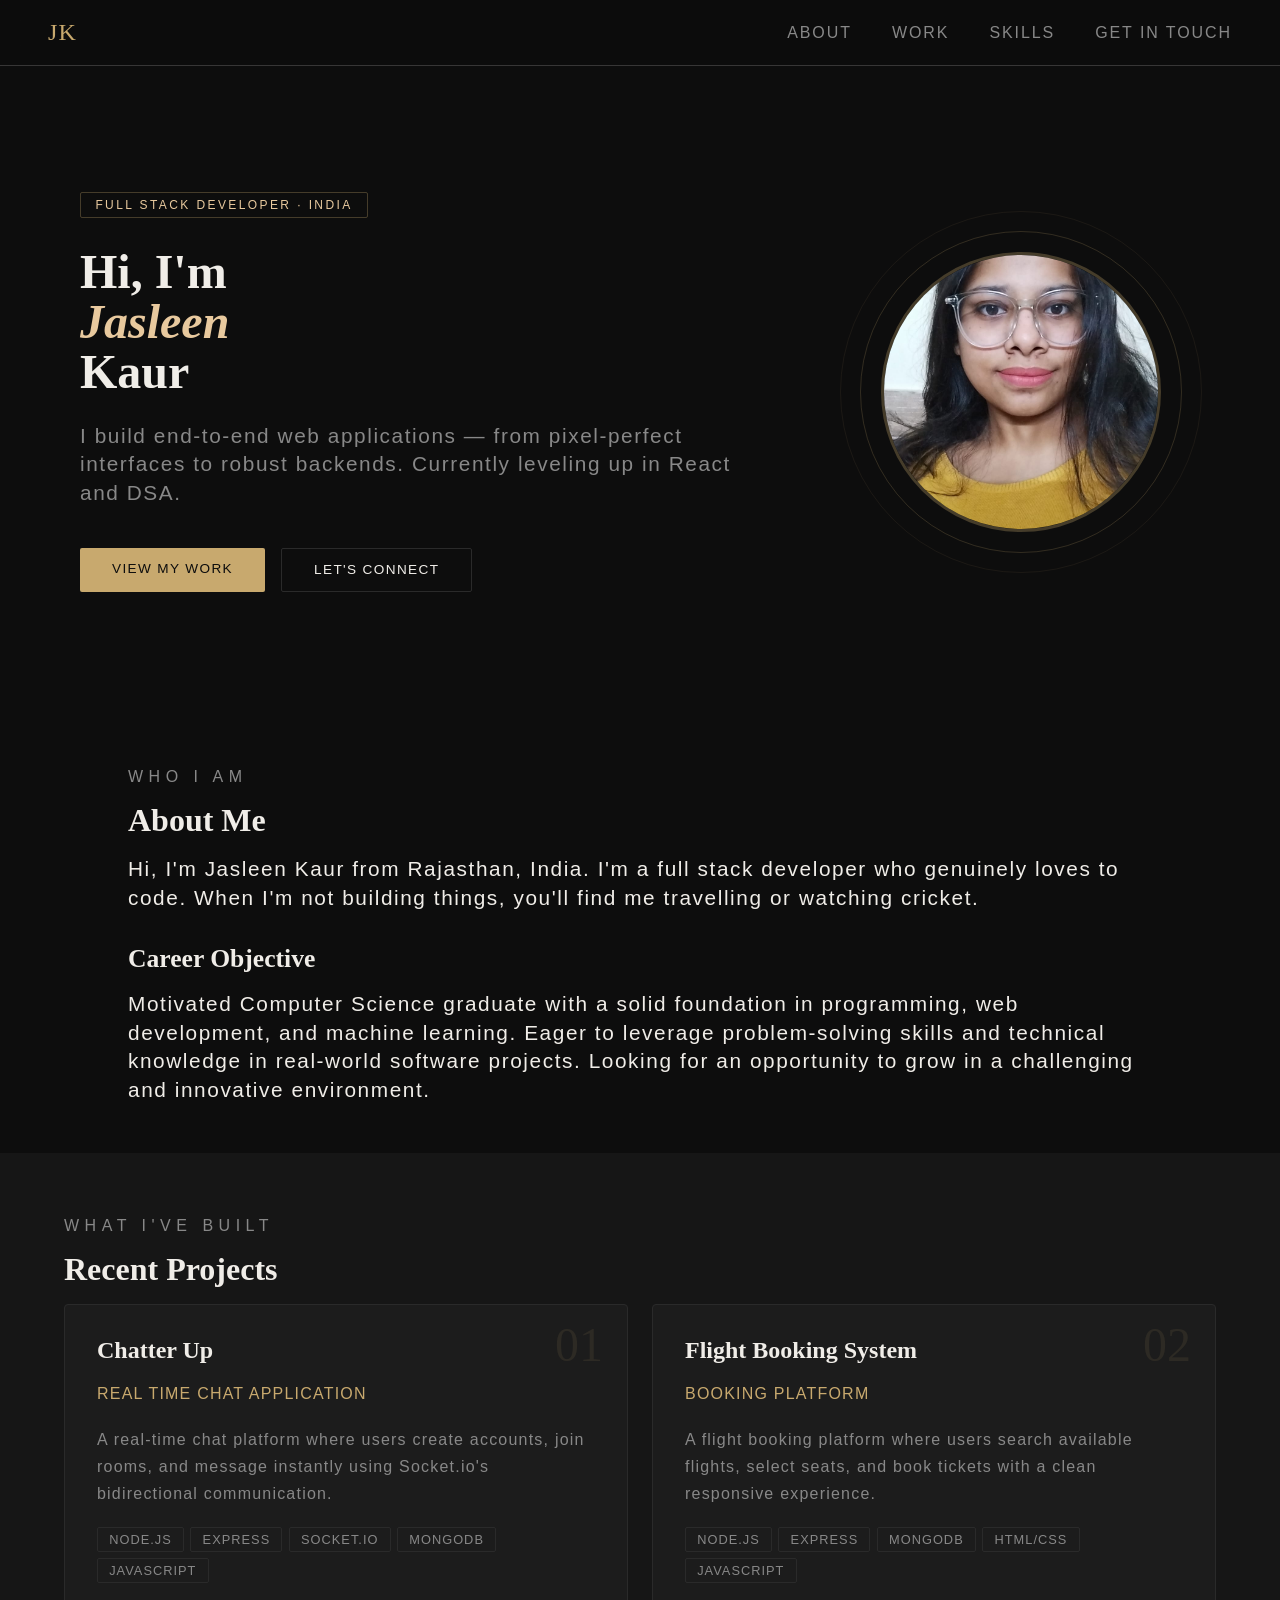
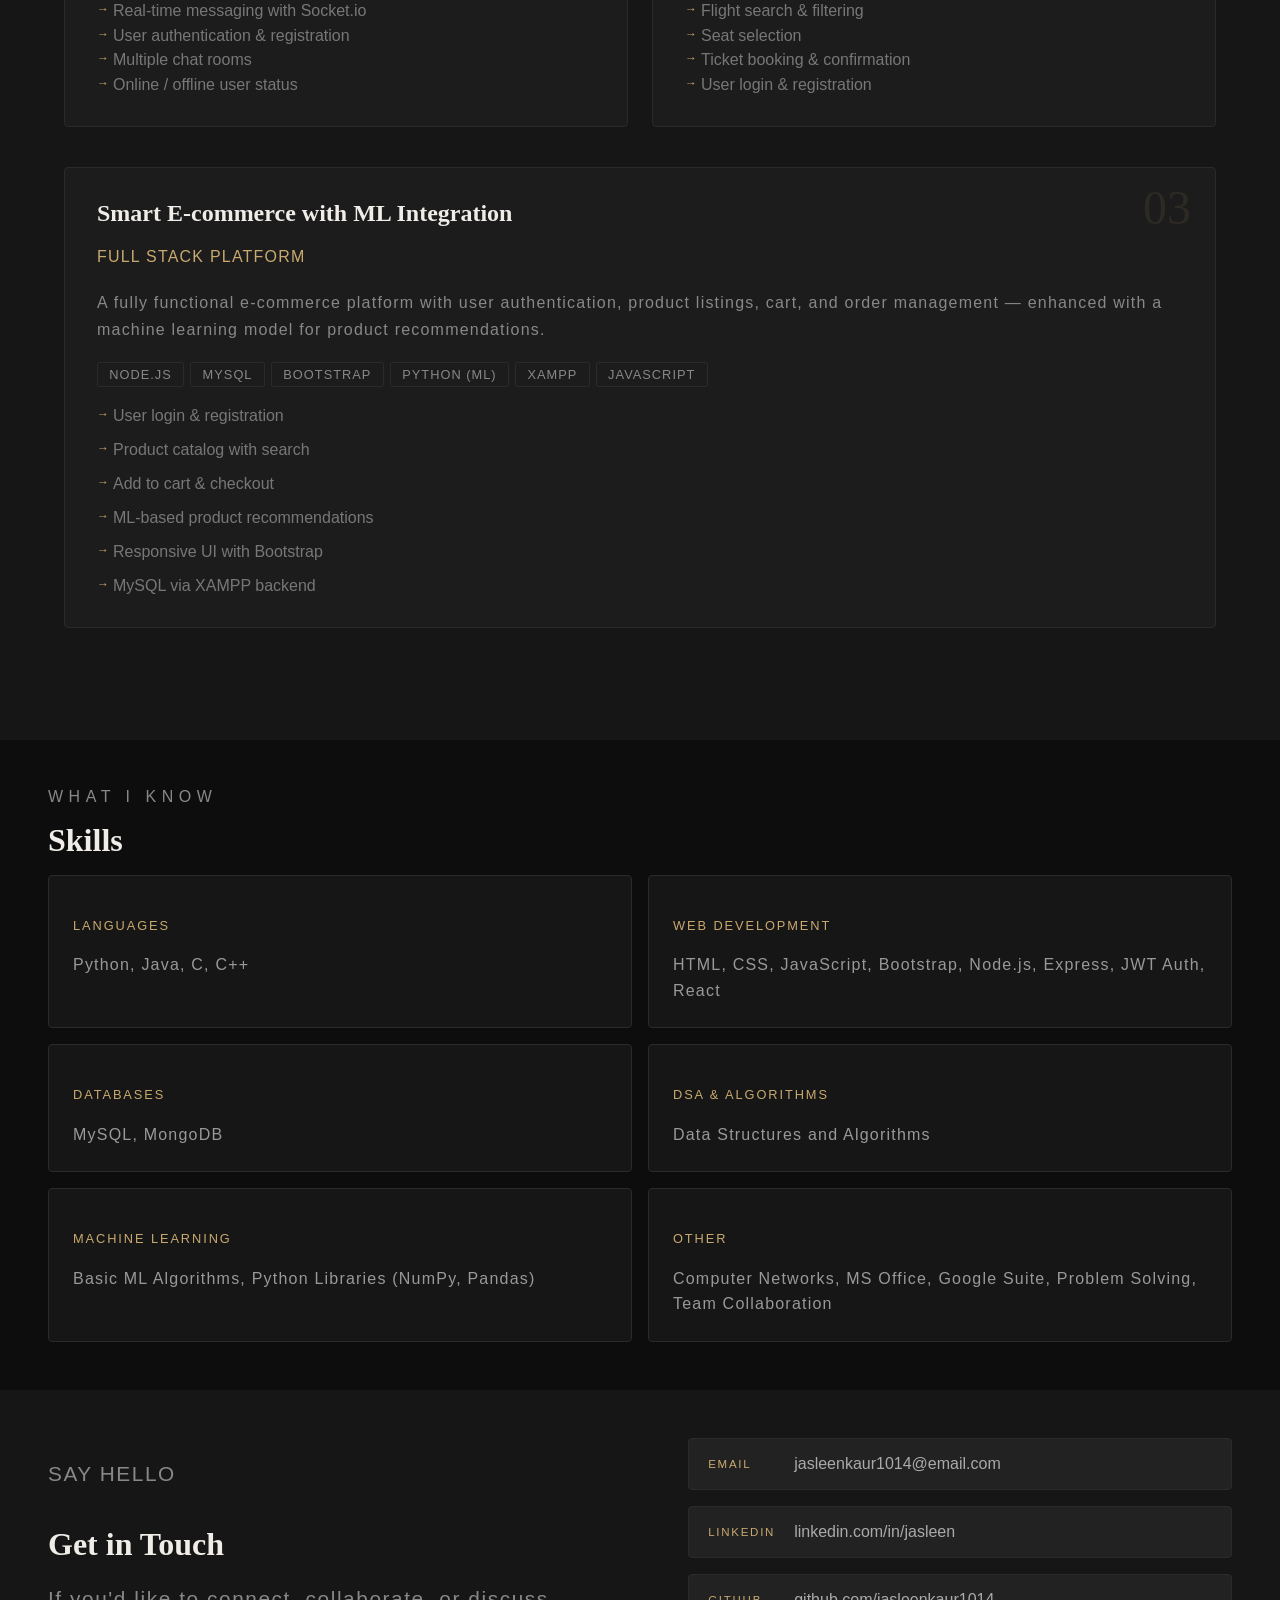
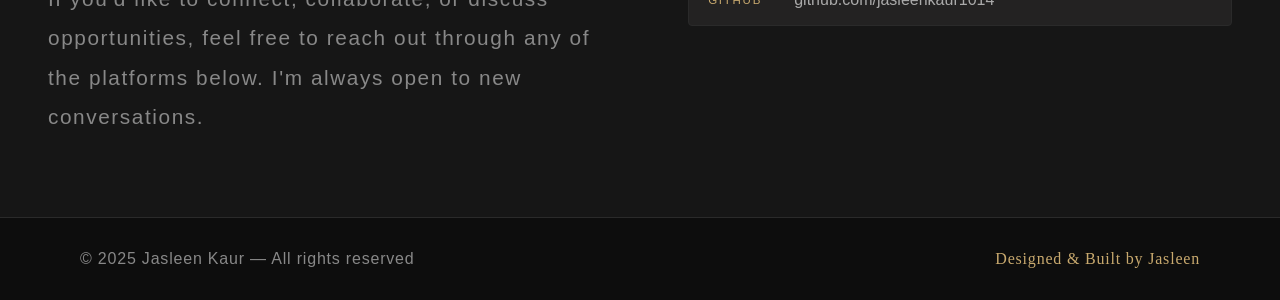
==== HtmlCss1.html @ ffd381ed "Add files via upload" ====
<!doctype html>
<html lang="en">
  <head>
    <meta charset="UTF-8" />
    <meta name="viewport" content="width=device-width, initial-scale=1.0" />
    <title>Personal Portfolio</title>
    <link rel="stylesheet" href="styles.css" />
  </head>
  <body>
    <nav>
      <div class="nav-logo">JK</div>
      <ul class="nav-links">
        <li><a href="#sec-2">About</a></li>
        <li><a href="#work">Work</a></li>
        <li><a href="#skills">Skills</a></li>
        <li><a href="#getInTouch" class="nav-cta">Get in Touch</a></li>
      </ul>
    </nav>

    <!-- HERO -->
    <section id="head">
      <div class="hero-text fade-in">
        <span class="hero-tag">Full Stack Developer · India</span>
        <h1>Hi, I'm<br /><em>Jasleen</em><br />Kaur</h1>
        <p>
          I build end-to-end web applications — from pixel-perfect interfaces to
          robust backends. Currently leveling up in React and DSA.
        </p>
        <div class="hero-btns">
          <a href="#work" class="btn-primary">View My Work</a>
          <a href="#getInTouch" class="btn-secondary">Let's Connect</a>
        </div>
      </div>
      <div class="hero-image fade-in">
        <img src="profile2.jpeg" alt="Jasleen Kaur" />
      </div>
    </section>

    <div class="divider"></div>

    <!-- ABOUT -->
    <section id="sec-2">
      <div class="fade-in">
        <small class="section-label">Who I Am</small>
        <h2 class="section-title" id="about">About Me</h2>
        <p>
          Hi, I'm Jasleen Kaur from Rajasthan, India. I'm a full stack developer
          who genuinely loves to code. When I'm not building things, you'll find
          me travelling or watching cricket.
        </p>

        <h2
          class="section-title"
          id="obj"
          style="font-size: 1.6rem; margin-top: 2rem"
        >
          Career Objective
        </h2>
        <p>
          Motivated Computer Science graduate with a solid foundation in
          programming, web development, and machine learning. Eager to leverage
          problem-solving skills and technical knowledge in real-world software
          projects. Looking for an opportunity to grow in a challenging and
          innovative environment.
        </p>
      </div>
    </section>

    <div class="divider"></div>

    <!-- WORK -->
    <section id="work">
      <small class="section-label">What I've Built</small>
      <h2 class="section-title">Recent Projects</h2>

      <div class="projects-grid">
        <div class="project-card fade-in">
          <div class="project-number">01</div>
          <h3>Chatter Up</h3>
          <p class="project-duration">Real Time Chat Application</p>
          <p>
            A real-time chat platform where users create accounts, join rooms,
            and message instantly using Socket.io's bidirectional communication.
          </p>
          <div class="tech-tags">
            <span class="tag">Node.js</span>
            <span class="tag">Express</span>
            <span class="tag">Socket.io</span>
            <span class="tag">MongoDB</span>
            <span class="tag">JavaScript</span>
          </div>
          <ul class="project-features">
            <li>Real-time messaging with Socket.io</li>
            <li>User authentication & registration</li>
            <li>Multiple chat rooms</li>
            <li>Online / offline user status</li>
          </ul>
        </div>

        <div class="project-card fade-in">
          <div class="project-number">02</div>
          <h3>Flight Booking System</h3>
          <p class="project-duration">Booking Platform</p>
          <p>
            A flight booking platform where users search available flights,
            select seats, and book tickets with a clean responsive experience.
          </p>
          <div class="tech-tags">
            <span class="tag">Node.js</span>
            <span class="tag">Express</span>
            <span class="tag">MongoDB</span>
            <span class="tag">HTML/CSS</span>
            <span class="tag">JavaScript</span>
          </div>
          <ul class="project-features">
            <li>Flight search & filtering</li>
            <li>Seat selection</li>
            <li>Ticket booking & confirmation</li>
            <li>User login & registration</li>
          </ul>
        </div>

        <div class="project-card fade-in" style="grid-column: 1 / -1">
          <div class="project-number">03</div>
          <h3>Smart E-commerce with ML Integration</h3>
          <p class="project-duration">Full Stack Platform</p>
          <p>
            A fully functional e-commerce platform with user authentication,
            product listings, cart, and order management — enhanced with a
            machine learning model for product recommendations.
          </p>
          <div class="tech-tags">
            <span class="tag">Node.js</span>
            <span class="tag">MySQL</span>
            <span class="tag">Bootstrap</span>
            <span class="tag">Python (ML)</span>
            <span class="tag">XAMPP</span>
            <span class="tag">JavaScript</span>
          </div>
          <ul class="project-features" style="columns: 2; gap: 1rem">
            <li>User login & registration</li>
            <li>Product catalog with search</li>
            <li>Add to cart & checkout</li>
            <li>ML-based product recommendations</li>
            <li>Responsive UI with Bootstrap</li>
            <li>MySQL via XAMPP backend</li>
          </ul>
        </div>
      </div>
    </section>

    <div class="divider"></div>

    <!-- SKILLS -->
    <section id="skills">
      <p class="section-label">What I Know</p>
      <h2 class="section-title">Skills</h2>

      <div class="skills-grid">
        <div class="skill-item fade-in">
          <p class="skill-cat">Languages</p>
          <p>Python, Java, C, C++</p>
        </div>
        <div class="skill-item fade-in">
          <p class="skill-cat">Web Development</p>
          <p>
            HTML, CSS, JavaScript, Bootstrap, Node.js, Express, JWT Auth, React
          </p>
        </div>
        <div class="skill-item fade-in">
          <p class="skill-cat">Databases</p>
          <p>MySQL, MongoDB</p>
        </div>
        <div class="skill-item fade-in">
          <p class="skill-cat">DSA & Algorithms</p>
          <p>Data Structures and Algorithms</p>
        </div>
        <div class="skill-item fade-in">
          <p class="skill-cat">Machine Learning</p>
          <p>Basic ML Algorithms, Python Libraries (NumPy, Pandas)</p>
        </div>
        <div class="skill-item fade-in">
          <p class="skill-cat">Other</p>
          <p>
            Computer Networks, MS Office, Google Suite, Problem Solving, Team
            Collaboration
          </p>
        </div>
      </div>
    </section>

    <div class="divider"></div>

    <!-- CONTACT -->
    <section id="getInTouch">
      <div class="contact-inner">
        <div class="contact-info fade-in">
          <p class="section-label">Say Hello</p>
          <h2 class="section-title">Get in Touch</h2>
          <p>
            If you'd like to connect, collaborate, or discuss opportunities,
            feel free to reach out through any of the platforms below. I'm
            always open to new conversations.
          </p>
        </div>
        <div class="fade-in">
          <ul class="contact-links">
            <li>
              <span>Email</span>
              <a href="mailto: jasleenkaur1014@gmail.com"
                >jasleenkaur1014@email.com</a
              >
            </li>
            <li>
              <span>LinkedIn</span>
              <a href="">linkedin.com/in/jasleen</a>
            </li>
            <li>
              <span>GitHub</span>
              <a href="https://github.com/jasleenkaur1014" target="_blank"
                >github.com/jasleenkaur1014</a
              >
            </li>
          </ul>
        </div>
      </div>
    </section>

    <!-- FOOTER -->
    <footer>
      <p>&copy; 2025 Jasleen Kaur — All rights reserved</p>
      <p class="footer-accent">Designed & Built by Jasleen</p>
    </footer>
  </body>
</html>
---- styles.css ----
* {
  margin: 0;
  padding: 0;
  box-sizing: border-box;
}
html {
  scroll-behavior: smooth;
}
body {
  background: #0d0d0d;
  color: #f0ede8;
  font-family: "Segoe UI", Tahoma, Geneva, Verdana, sans-serif;
  font-weight: 300;
  overflow-x: hidden;
}

/* nav */
nav {
  position: fixed;
  top: 0;
  left: 0;
  right: 0;
  z-index: 100;
  display: flex;
  justify-content: space-between;
  align-items: center;
  padding: 1.2rem 3rem;
  background: rgba(13, 13, 13, 0.85);
  backdrop-filter: blur(12px);
  border-bottom: 1px solid #373636;
}
.nav-logo {
  font-family: "Playfair Display", serif;
  font-size: 1.5rem;
  color: #c8a96e;
  letter-spacing: 0.05em;
}
.nav-links {
  display: flex;
  gap: 2.5rem;
  list-style: none;
}

.nav-links a {
  color: #888;
  text-decoration: none;
  font-size: 1rem;
  letter-spacing: 0.12em;
  text-transform: uppercase;
  transition: color 0.3s;
  font-weight: 400;
}

.nav-links a:hover {
  color: #c8a96e;
}

/* hero */
#head {
  min-height: 80vh;
  display: grid;
  grid-template-columns: 2fr 1fr;
  align-items: center;
  padding: 8rem 5rem 4rem;
  position: relative;
  gap: 3rem;
}

.hero-image {
  display: flex;
  justify-content: center;
  align-items: center;
  position: relative;
}
.hero-image::before {
  content: "";
  position: absolute;
  width: 320px;
  height: 320px;
  border: 1px solid rgba(200, 169, 110, 0.2);
  border-radius: 50%;
  animation: pulse 4s ease-in-out infinite;
}

.hero-image::after {
  content: "";
  position: absolute;
  width: 360px;
  height: 360px;
  border: 1px solid rgba(200, 169, 110, 0.08);
  border-radius: 50%;
  animation: pulse 4s ease-in-out infinite 0.5s;
}

@keyframes pulse {
  0%,
  100% {
    transform: scale(1);
    opacity: 1;
  }
  50% {
    transform: scale(1.05);
    opacity: 0.5;
  }
}

.hero-image img {
  width: 280px;
  height: 280px;
  border-radius: 50%;
  object-fit: cover;
  border: 3px solid rgba(200, 169, 110, 0.3);
  position: relative;
  z-index: 1;
}

.hero-text {
  width: 100%;
  position: relative;
  z-index: 1;
}

.hero-tag {
  display: inline-block;
  font-size: 0.75rem;
  letter-spacing: 0.2em;
  text-transform: uppercase;
  color: #e8c99e;
  border: 1px solid rgba(200, 169, 110, 0.3);
  padding: 0.3rem 0.9rem;
  border-radius: 2px;
  margin-bottom: 1.8rem;
}

.hero-text h1 {
  font-family: "Playfair Display", serif;
  font-size: 3rem;
  line-height: 1.05;
  font-weight: 700;
  margin-bottom: 1.5rem;
}

.hero-text h1 em {
  font-style: italic;
  color: #e8c99e;
}

.hero-text p {
  font-size: 1.3rem;
  color: #888;
  line-height: 1.8;
  max-width: 680px;
  margin-bottom: 2.5rem;
}

.hero-btns {
  display: flex;
  gap: 1rem;
}

.btn-primary {
  background: #c8a96e;
  color: #0d0d0d;
  padding: 0.85rem 2rem;
  border-radius: 2px;
  text-decoration: none;
  font-size: 0.85rem;
  letter-spacing: 0.1em;
  text-transform: uppercase;
  font-weight: 500;
  transition:
    background 0.3s,
    transform 0.2s;
}

.btn-primary:hover {
  background: #e8c99e;
  transform: translateY(-2px);
}

.btn-secondary {
  border: 1px solid #2a2a2a;
  color: #f0ede8;
  padding: 0.85rem 2rem;
  border-radius: 2px;
  text-decoration: none;
  font-size: 0.85rem;
  letter-spacing: 0.1em;
  text-transform: uppercase;
  transition:
    border-color 0.3s,
    transform 0.2s;
}

.btn-secondary:hover {
  border-color: #c8a96e;
  transform: translateY(-2px);
}

#sec-2 {
  max-width: 80%;
  margin: 0 auto;
  margin-top: 3rem;
}

.section-title {
  margin-top: 1rem;
  font-family: "Times New Roman", Times, serif;
  font-size: 2rem;
}
.fade-in p {
  margin-top: 1rem;
  font-size: 1.3rem;
  line-height: 2cap;
  letter-spacing: 0.11cap;
}
.section-label {
  color: #888;
  font-size: 1rem;
  font-weight: 400;
  letter-spacing: 0.5cap;
  text-transform: uppercase;
}

#work {
  margin-top: 3rem;
  background: #161616;
  padding: 4rem;
}

.projects-grid {
  display: grid;
  grid-template-columns: 1fr 1fr;
  gap: 1.5rem;
  margin-bottom: 3rem;
}

.project-card {
  background: #1c1c1c;
  border: 1px solid #2a2a2a;
  border-radius: 4px;
  padding: 2rem;
  transition:
    border-color 0.3s,
    transform 0.3s;
  position: relative;
  margin-top: 1rem;
  overflow: hidden;
}

.project-card::before {
  content: "";
  position: absolute;
  top: 0;
  left: 0;
  right: 0;
  height: 2px;
  background: linear-gradient(to right, #c8a96e, transparent);
  opacity: 0;
  transition: opacity 0.3s;
}

.project-card:hover {
  border-color: rgba(200, 169, 110, 0.3);
  transform: translateY(-4px);
}

.project-card:hover::before {
  opacity: 1;
}

.project-number {
  font-family: "Playfair Display", serif;
  font-size: 3rem;
  color: rgba(200, 169, 110, 0.1);
  position: absolute;
  top: 1rem;
  right: 1.5rem;
  line-height: 1;
}

.project-card h3 {
  font-family: "Playfair Display", serif;
  font-size: 1.5rem;
  margin-bottom: 0.5rem;
  color: #f0ede8;
}

.project-card p {
  color: #888;
  font-size: 1rem;
  line-height: 1.7;
  margin-bottom: 1.2rem;
}

.project-duration {
  font-size: 0.8rem;
  color: #c8a96e !important;
  letter-spacing: 0.1em;
  text-transform: uppercase;
  margin-bottom: 1rem;
}

.tech-tags {
  display: flex;
  flex-wrap: wrap;
  gap: 0.4rem;
  margin-bottom: 1.2rem;
}

.tag {
  font-size: 0.8rem;
  letter-spacing: 0.08em;
  padding: 0.25rem 0.7rem;
  border: 1px solid #2a2a2a;
  border-radius: 2px;
  color: #888;
  text-transform: uppercase;
}

.project-features {
  list-style: none;
  display: flex;
  flex-direction: column;
  gap: 0.4rem;
}

.project-features li {
  font-size: 1rem;
  color: #777;
  padding-left: 1rem;
  position: relative;
}

.project-features li::before {
  content: "→";
  position: absolute;
  left: 0;
  color: #c8a96e;
  font-size: 0.75rem;
}

/* ── SKILLS ── */

#skills {
  padding: 3rem;
}

.skills-grid {
  display: grid;
  margin-top: 1rem;
  grid-template-columns: repeat(2, 1fr);
  gap: 1rem;
}

.skill-item {
  background: #161616;
  border: 1px solid #2a2a2a;
  border-radius: 4px;
  padding: 1.5rem;
  transition: border-color 0.3s;
}

.skill-item:hover {
  border-color: rgba(200, 169, 110, 0.3);
}

.skill-item .skill-cat {
  font-size: 0.8em;
  letter-spacing: 0.15em;
  text-transform: uppercase;
  color: #c8a96e;
  margin-bottom: 0.6rem;
}

.skill-item p {
  color: #999;
  font-size: 1rem;
  line-height: 1.6;
}

/* ── CONTACT ── */
#getInTouch {
  background: #161616;
  padding: 3rem;
}

.contact-inner {
  display: grid;
  grid-template-columns: 1fr 1fr;
  gap: 6rem;
  align-items: start;
}

.contact-info p {
  color: #888;
  line-height: 1.9;
  margin-bottom: 2rem;
}

.contact-links {
  list-style: none;
  display: flex;
  flex-direction: column;
  gap: 1rem;
}

.contact-links li {
  display: flex;
  align-items: center;
  gap: 1rem;
  padding: 1rem 1.2rem;
  background: #232222;
  border: 1px solid #2a2a2a;
  border-radius: 4px;
  transition: border-color 0.3s;
}

.contact-links li:hover {
  border-color: rgba(200, 169, 110, 0.3);
}

.contact-links span {
  font-size: 0.72rem;
  letter-spacing: 0.15em;
  text-transform: uppercase;
  color: #c8a96e;
  min-width: 70px;
}

.contact-links a,
.contact-links p {
  color: #aaa;
  text-decoration: none;
  font-size: 1rem;
  transition: color 0.3s;
  margin: 0;
}

.contact-links a:hover {
  color: #c8a96e;
}

/* ── FOOTER ── */
footer {
  padding: 2rem 5rem;
  display: flex;
  justify-content: space-between;
  align-items: center;
  border-top: 1px solid #2a2a2a;
}

footer p {
  color: #888;
  font-size: 1rem;
  letter-spacing: 0.05em;
}

.footer-accent {
  font-family: "Playfair Display", serif;
  color: #c8a96e;
  font-size: 1rem;
}

@media (max-width: 742px) {
  .screenshots {
    grid-template-columns: 1fr;
  }
  #head {
    grid-template-columns: 1fr;
    padding: 7rem 2rem 4rem;
    text-align: center;
  }
  .hero-btns {
    justify-content: center;
  }

  #sec-2 {
    grid-template-columns: 1fr;
    gap: 2rem;
    padding: 4rem 2rem;
  }
  .about-image {
    display: none;
  }
  #work {
    padding: 4rem 2rem;
  }
  .projects-grid {
    grid-template-columns: 1fr;
  }
  .screenshots {
    grid-template-columns: 1fr 1fr;
  }
  #skills {
    padding: 4rem 2rem;
  }
  .skills-grid {
    grid-template-columns: 1fr;
  }
  #getInTouch {
    padding: 4rem 2rem;
  }
  .contact-inner {
    grid-template-columns: 1fr;
    gap: 2rem;
  }
  footer {
    flex-direction: column;
    gap: 0.5rem;
    text-align: center;
    padding: 2rem;
  }
  section {
    padding: 4rem 2rem;
  }
}

@media (max-width: 550px) {
  .nav-links {
    display: none;
  }
}
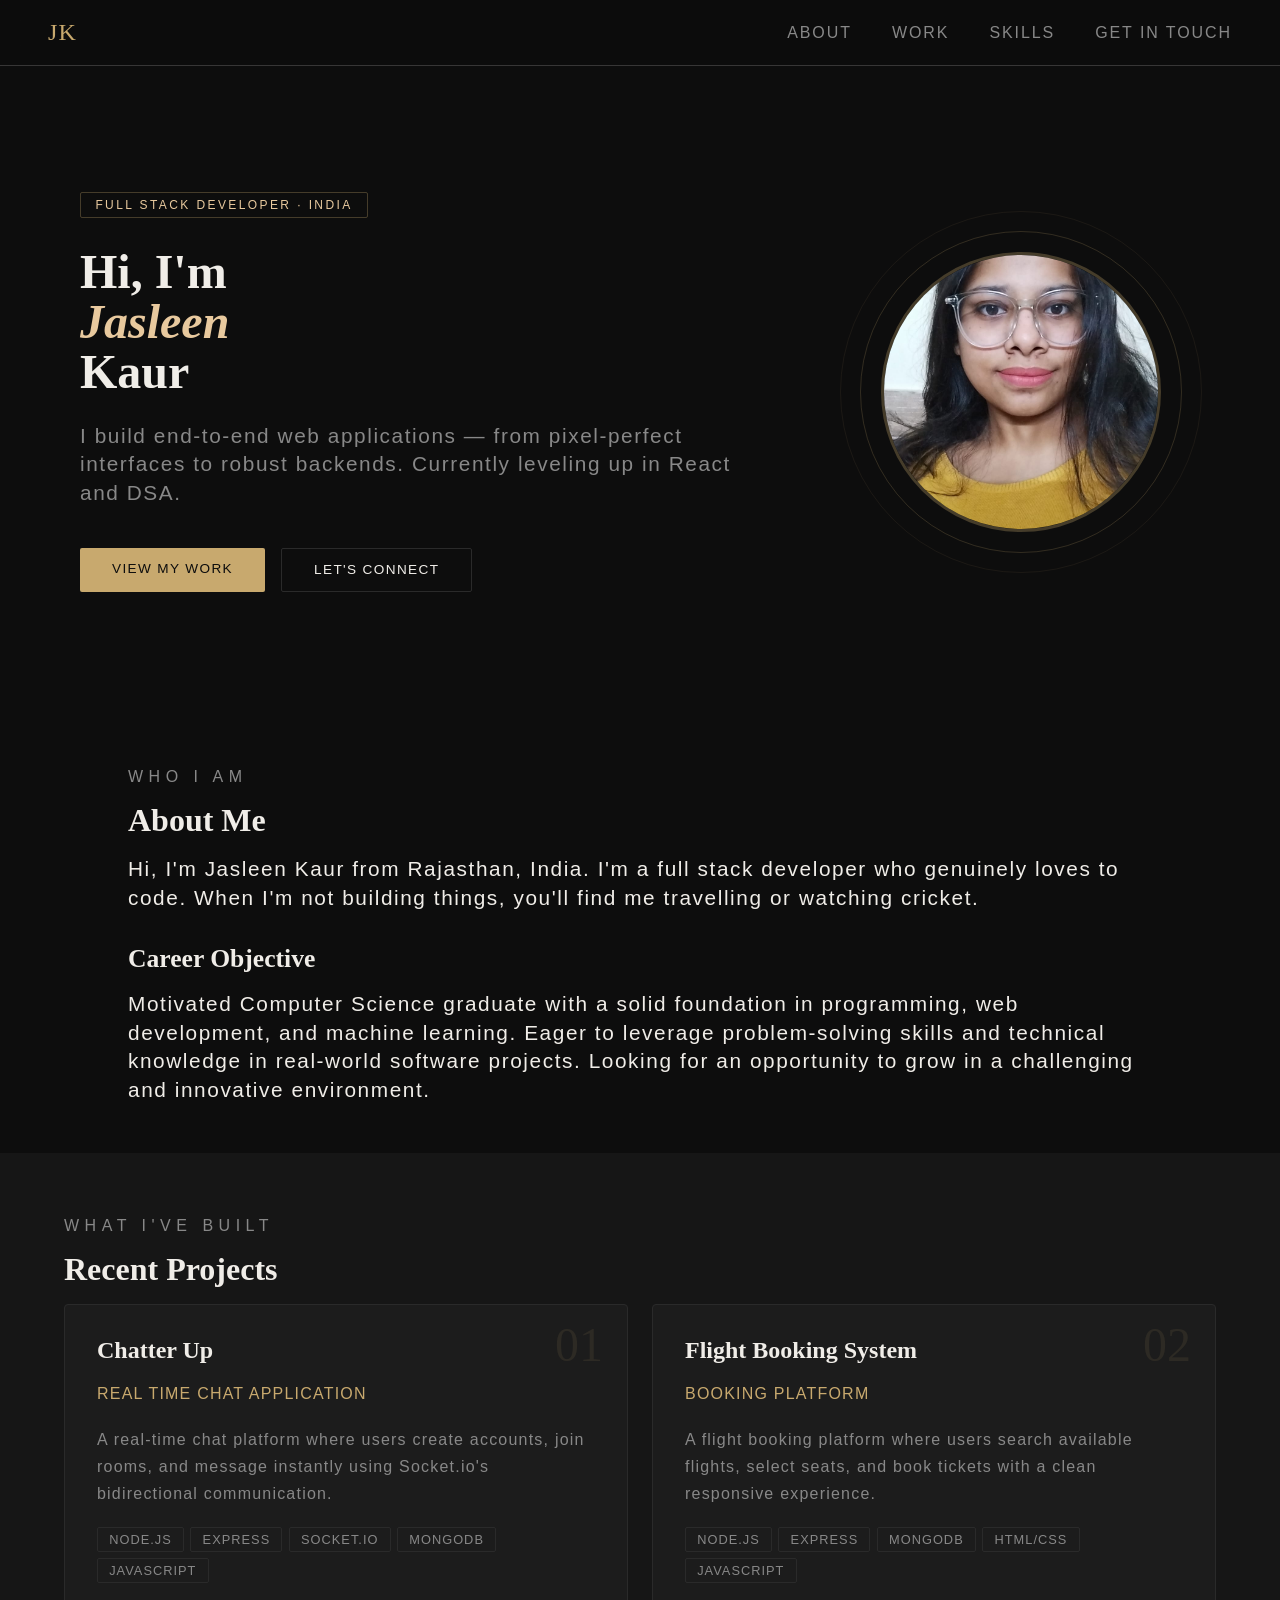
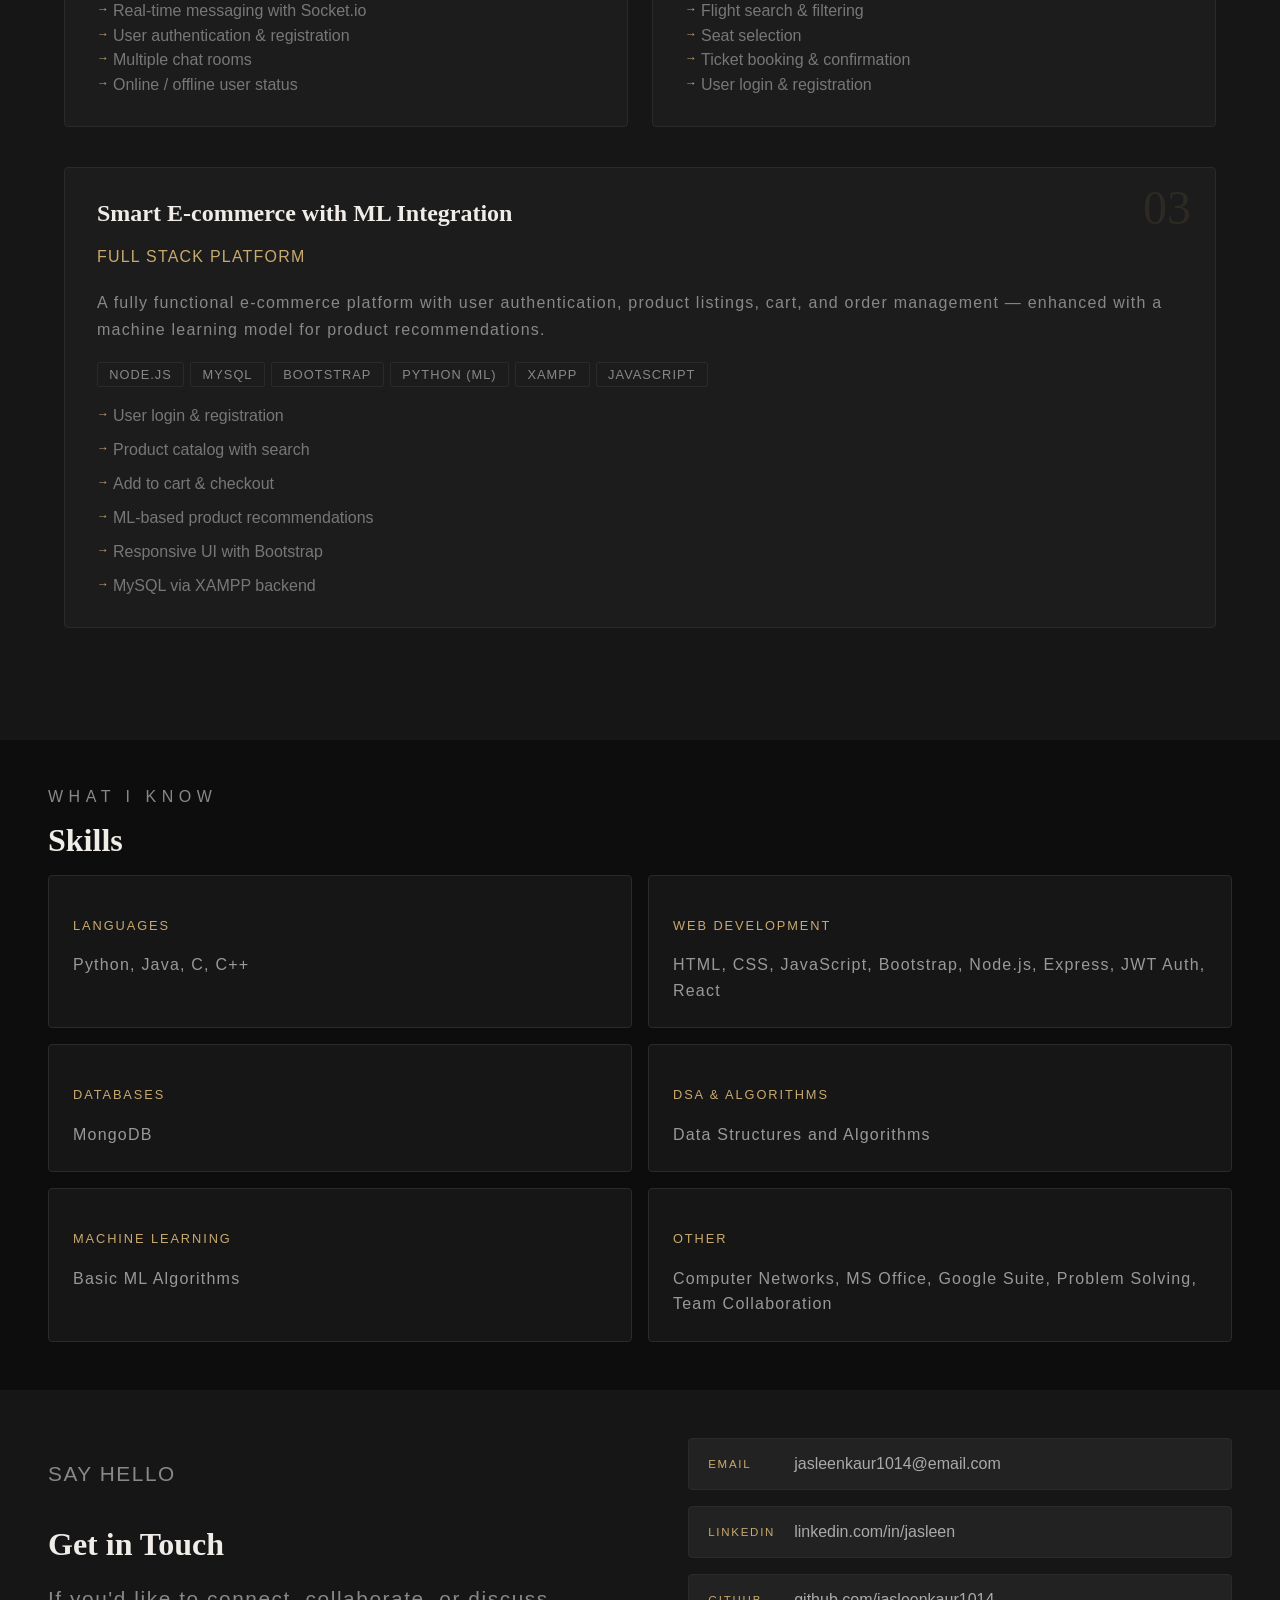
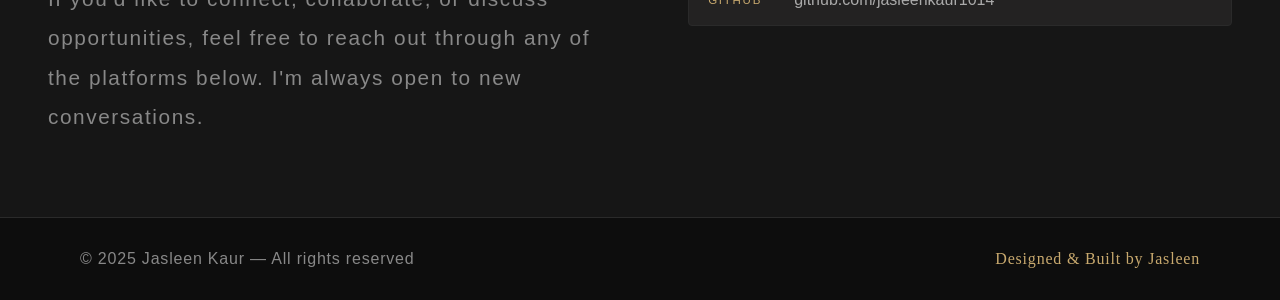
==== commit d214f1df: "Fix HTML formatting and structure" ====
--- a/HtmlCss1.html
+++ b/HtmlCss1.html
@@ -169,7 +169,7 @@
         </div>
         <div class="skill-item fade-in">
           <p class="skill-cat">Databases</p>
-          <p>MySQL, MongoDB</p>
+          <p>MongoDB</p>
         </div>
         <div class="skill-item fade-in">
           <p class="skill-cat">DSA & Algorithms</p>
@@ -177,7 +177,7 @@
         </div>
         <div class="skill-item fade-in">
           <p class="skill-cat">Machine Learning</p>
-          <p>Basic ML Algorithms, Python Libraries (NumPy, Pandas)</p>
+          <p>Basic ML Algorithms</p>
         </div>
         <div class="skill-item fade-in">
           <p class="skill-cat">Other</p>
@@ -213,7 +213,7 @@
             </li>
             <li>
               <span>LinkedIn</span>
-              <a href="">linkedin.com/in/jasleen</a>
+              <a href="https://www.linkedin.com/in/jasleen-kaur-3470192ab">linkedin.com/in/jasleen</a>
             </li>
             <li>
               <span>GitHub</span>
